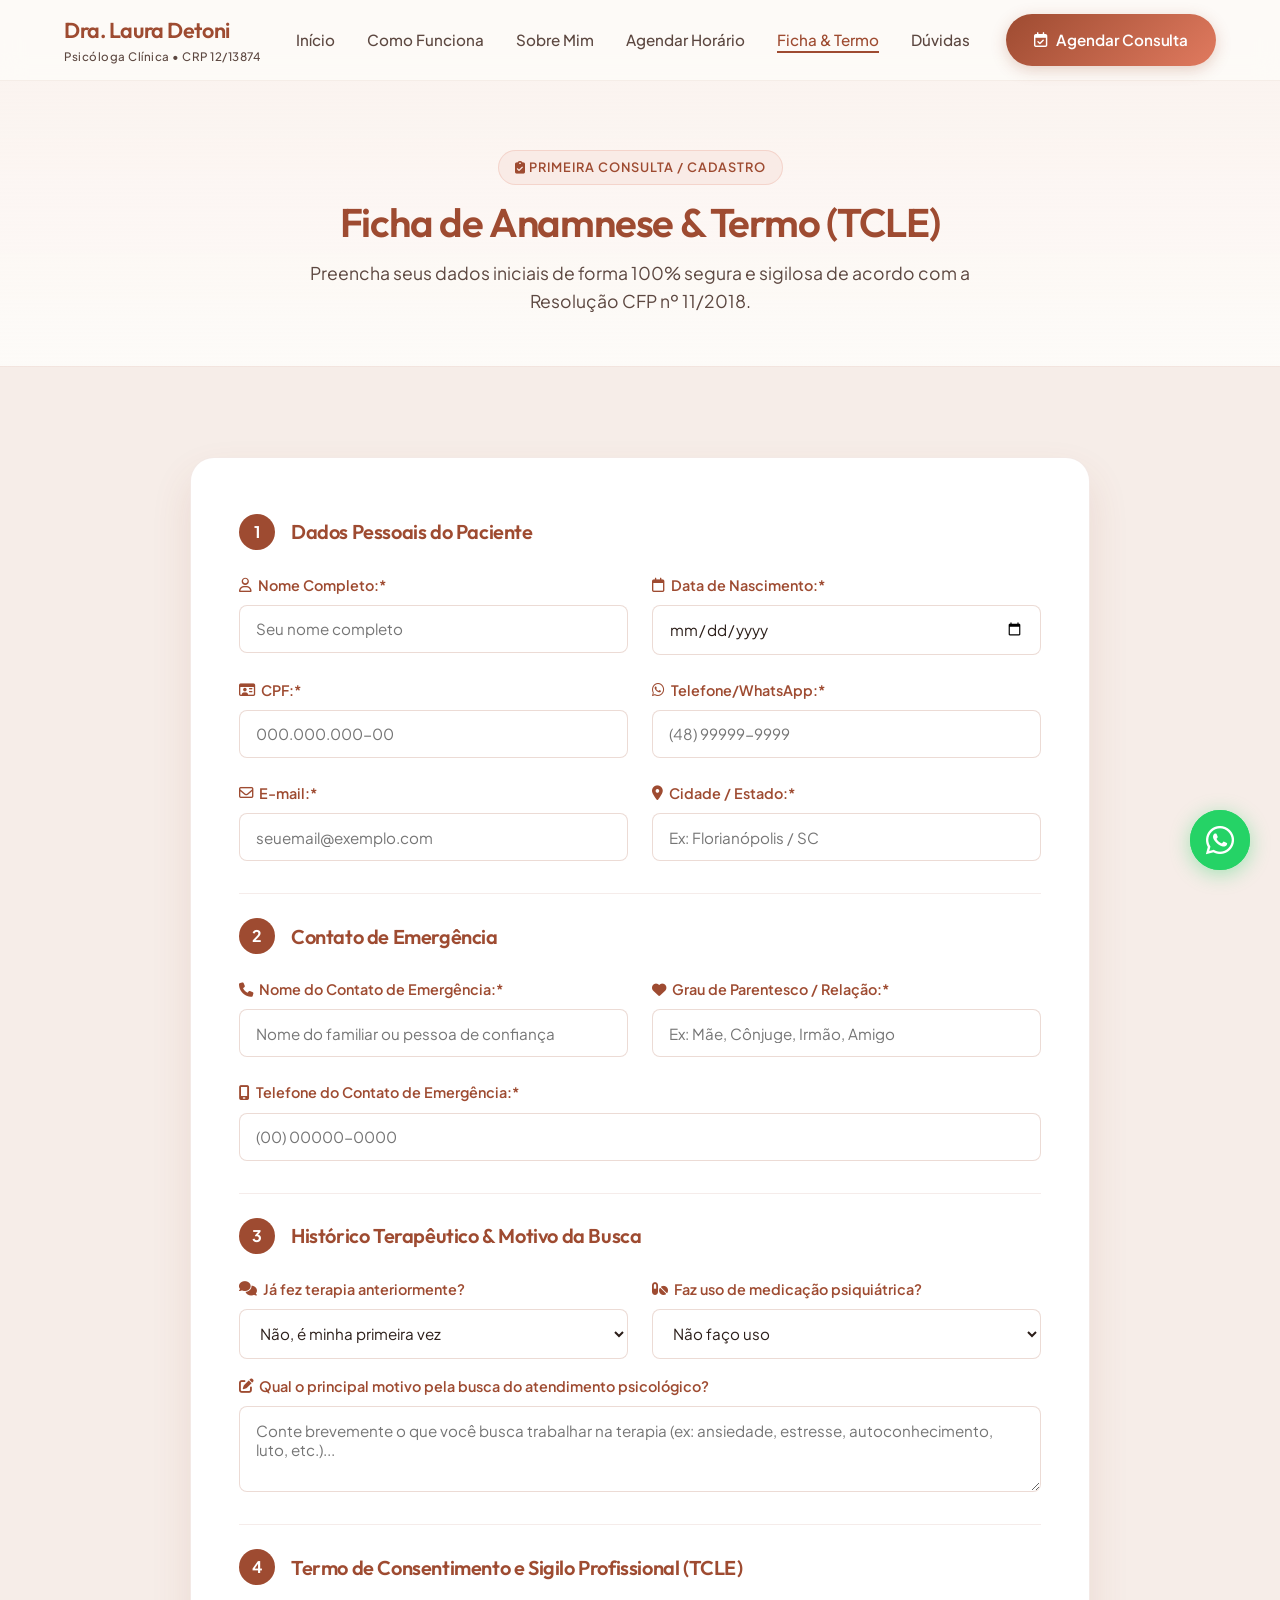
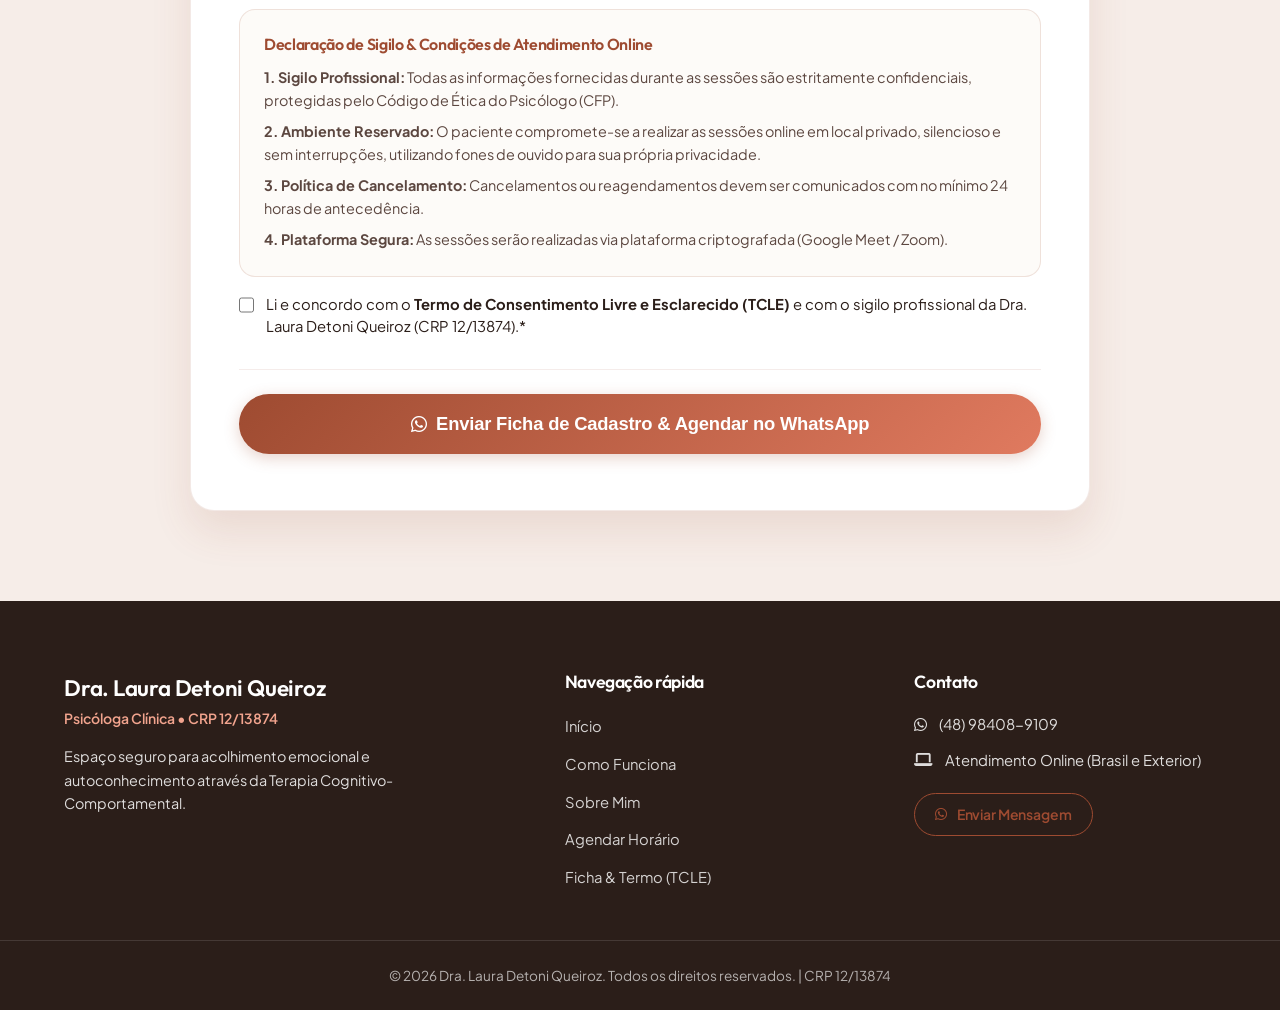
==== anamnese.html @ 9970ec3a "ROTAS E DESMEMBRAMENTO DE CARDS" ====
<!DOCTYPE html>
<html lang="pt-BR">
<head>
    <meta charset="UTF-8">
    <meta name="viewport" content="width=device-width, initial-scale=1.0">
    <title>Ficha de Cadastro & TCLE | Dra. Laura Detoni Queiroz - CRP 12/13874</title>
    <meta name="description" content="Preencha sua ficha de anamnese inicial e Termo de Consentimento Livre e Esclarecido (TCLE) de forma 100% segura e sigilosa.">
    
    <!-- Google Fonts Minimalistas -->
    <link rel="preconnect" href="https://fonts.googleapis.com">
    <link rel="preconnect" href="https://fonts.gstatic.com" crossorigin>
    <link href="https://fonts.googleapis.com/css2?family=Outfit:wght@300;400;500;600;700&family=Plus+Jakarta+Sans:wght@300;400;500;600;700&display=swap" rel="stylesheet">
    
    <!-- FontAwesome Icons -->
    <link rel="stylesheet" href="https://cdnjs.cloudflare.com/ajax/libs/font-awesome/6.4.0/css/all.min.css">
    
    <!-- Custom CSS -->
    <link rel="stylesheet" href="style.css">
</head>
<body>

    <!-- Header / Navbar -->
    <header class="header" id="header">
        <div class="container header-container">
            <a href="index.html" class="logo">
                <span class="logo-title">Dra. Laura Detoni</span>
                <span class="logo-subtitle">Psicóloga Clínica • CRP 12/13874</span>
            </a>

            <nav class="nav-menu" id="nav-menu">
                <ul class="nav-list">
                    <li><a href="index.html" class="nav-link">Início</a></li>
                    <li><a href="index.html#como-funciona" class="nav-link">Como Funciona</a></li>
                    <li><a href="index.html#sobre-mim" class="nav-link">Sobre Mim</a></li>
                    <li><a href="agendamento.html" class="nav-link">Agendar Horário</a></li>
                    <li><a href="anamnese.html" class="nav-link active">Ficha & Termo</a></li>
                    <li><a href="index.html#faq" class="nav-link">Dúvidas</a></li>
                </ul>
            </nav>

            <div class="header-actions">
                <a href="agendamento.html" class="btn btn-primary btn-nav">
                    <i class="fa-regular fa-calendar-check"></i> Agendar Consulta
                </a>
                <button class="mobile-toggle" id="mobile-toggle" aria-label="Abrir Menu">
                    <i class="fa-solid fa-bars"></i>
                </button>
            </div>
        </div>
    </header>

    <!-- Header Banner da Página -->
    <section class="page-banner">
        <div class="container text-center">
            <span class="section-tag"><i class="fa-solid fa-clipboard-check"></i> Primeira Consulta / Cadastro</span>
            <h1 class="section-title">Ficha de Anamnese & Termo (TCLE)</h1>
            <p class="section-subtitle">Preencha seus dados iniciais de forma 100% segura e sigilosa de acordo com a Resolução CFP nº 11/2018.</p>
        </div>
    </section>

    <!-- Seção Ficha de Anamnese & Termo de Consentimento Digital (TCLE) -->
    <section class="anamnese-section">
        <div class="container">
            <div class="anamnese-wrapper">
                <div class="anamnese-card">
                    <form id="anamnese-form" onsubmit="handleAnamneseSubmit(event)">
                        <!-- Passo 1: Dados Pessoais -->
                        <div class="form-step">
                            <div class="step-title">
                                <span class="step-number">1</span>
                                <h3>Dados Pessoais do Paciente</h3>
                            </div>
                            <div class="form-grid">
                                <div class="form-group">
                                    <label for="ana-nome"><i class="fa-regular fa-user"></i> Nome Completo:*</label>
                                    <input type="text" id="ana-nome" class="form-control" placeholder="Seu nome completo" required>
                                </div>
                                <div class="form-group">
                                    <label for="ana-nasc"><i class="fa-regular fa-calendar"></i> Data de Nascimento:*</label>
                                    <input type="date" id="ana-nasc" class="form-control" required>
                                </div>
                                <div class="form-group">
                                    <label for="ana-cpf"><i class="fa-regular fa-id-card"></i> CPF:*</label>
                                    <input type="text" id="ana-cpf" class="form-control" placeholder="000.000.000-00" required>
                                </div>
                                <div class="form-group">
                                    <label for="ana-whatsapp"><i class="fa-brands fa-whatsapp"></i> Telefone/WhatsApp:*</label>
                                    <input type="tel" id="ana-whatsapp" class="form-control" placeholder="(48) 99999-9999" required>
                                </div>
                                <div class="form-group">
                                    <label for="ana-email"><i class="fa-regular fa-envelope"></i> E-mail:*</label>
                                    <input type="email" id="ana-email" class="form-control" placeholder="seuemail@exemplo.com" required>
                                </div>
                                <div class="form-group">
                                    <label for="ana-cidade"><i class="fa-solid fa-location-dot"></i> Cidade / Estado:*</label>
                                    <input type="text" id="ana-cidade" class="form-control" placeholder="Ex: Florianópolis / SC" required>
                                </div>
                            </div>
                        </div>

                        <!-- Passo 2: Contato de Emergência -->
                        <div class="form-step mt-4">
                            <div class="step-title">
                                <span class="step-number">2</span>
                                <h3>Contato de Emergência</h3>
                            </div>
                            <div class="form-grid">
                                <div class="form-group">
                                    <label for="ana-emerg-nome"><i class="fa-solid fa-phone"></i> Nome do Contato de Emergência:*</label>
                                    <input type="text" id="ana-emerg-nome" class="form-control" placeholder="Nome do familiar ou pessoa de confiança" required>
                                </div>
                                <div class="form-group">
                                    <label for="ana-emerg-relacao"><i class="fa-solid fa-heart"></i> Grau de Parentesco / Relação:*</label>
                                    <input type="text" id="ana-emerg-relacao" class="form-control" placeholder="Ex: Mãe, Cônjuge, Irmão, Amigo" required>
                                </div>
                                <div class="form-group form-grid-full">
                                    <label for="ana-emerg-tel"><i class="fa-solid fa-mobile-screen"></i> Telefone do Contato de Emergência:*</label>
                                    <input type="tel" id="ana-emerg-tel" class="form-control" placeholder="(00) 00000-0000" required>
                                </div>
                            </div>
                        </div>

                        <!-- Passo 3: Histórico e Queixa Principal -->
                        <div class="form-step mt-4">
                            <div class="step-title">
                                <span class="step-number">3</span>
                                <h3>Histórico Terapêutico & Motivo da Busca</h3>
                            </div>
                            <div class="form-grid">
                                <div class="form-group">
                                    <label for="ana-ja-fez-terapia"><i class="fa-solid fa-comments"></i> Já fez terapia anteriormente?</label>
                                    <select id="ana-ja-fez-terapia" class="form-control">
                                        <option value="Não">Não, é minha primeira vez</option>
                                        <option value="Sim">Sim, já fiz anteriormente</option>
                                    </select>
                                </div>
                                <div class="form-group">
                                    <label for="ana-medicacao"><i class="fa-solid fa-pills"></i> Faz uso de medicação psiquiátrica?</label>
                                    <select id="ana-medicacao" class="form-control">
                                        <option value="Não">Não faço uso</option>
                                        <option value="Sim">Sim (especificar na mensagem)</option>
                                    </select>
                                </div>
                            </div>
                            <div class="form-group mt-3">
                                <label for="ana-motivo"><i class="fa-solid fa-pen-to-square"></i> Qual o principal motivo pela busca do atendimento psicológico?</label>
                                <textarea id="ana-motivo" class="form-control" rows="3" placeholder="Conte brevemente o que você busca trabalhar na terapia (ex: ansiedade, estresse, autoconhecimento, luto, etc.)..."></textarea>
                            </div>
                        </div>

                        <!-- Passo 4: Termo de Consentimento Livre e Esclarecido (TCLE) -->
                        <div class="form-step mt-4">
                            <div class="step-title">
                                <span class="step-number">4</span>
                                <h3>Termo de Consentimento e Sigilo Profissional (TCLE)</h3>
                            </div>
                            
                            <div class="tcle-box">
                                <h4>Declaração de Sigilo & Condições de Atendimento Online</h4>
                                <ul>
                                    <li><strong>1. Sigilo Profissional:</strong> Todas as informações fornecidas durante as sessões são estritamente confidenciais, protegidas pelo Código de Ética do Psicólogo (CFP).</li>
                                    <li><strong>2. Ambiente Reservado:</strong> O paciente compromete-se a realizar as sessões online em local privado, silencioso e sem interrupções, utilizando fones de ouvido para sua própria privacidade.</li>
                                    <li><strong>3. Política de Cancelamento:</strong> Cancelamentos ou reagendamentos devem ser comunicados com no mínimo 24 horas de antecedência.</li>
                                    <li><strong>4. Plataforma Segura:</strong> As sessões serão realizadas via plataforma criptografada (Google Meet / Zoom).</li>
                                </ul>
                            </div>

                            <div class="checkbox-group mt-3">
                                <label class="checkbox-label">
                                    <input type="checkbox" id="ana-aceito-termo" required>
                                    <span>Li e concordo com o <strong>Termo de Consentimento Livre e Esclarecido (TCLE)</strong> e com o sigilo profissional da Dra. Laura Detoni Queiroz (CRP 12/13874).*</span>
                                </label>
                            </div>
                        </div>

                        <button type="submit" class="btn btn-primary btn-xl w-100 mt-4">
                            <i class="fa-brands fa-whatsapp"></i> Enviar Ficha de Cadastro & Agendar no WhatsApp
                        </button>
                    </form>
                </div>
            </div>
        </div>
    </section>

    <!-- Footer -->
    <footer class="footer">
        <div class="container footer-container">
            <div class="footer-brand">
                <a href="index.html" class="footer-logo">Dra. Laura Detoni Queiroz</a>
                <p class="footer-crp">Psicóloga Clínica • CRP 12/13874</p>
                <p class="footer-desc">Espaço seguro para acolhimento emocional e autoconhecimento através da Terapia Cognitivo-Comportamental.</p>
            </div>

            <div class="footer-links">
                <h4>Navegação rápida</h4>
                <ul>
                    <li><a href="index.html">Início</a></li>
                    <li><a href="index.html#como-funciona">Como Funciona</a></li>
                    <li><a href="index.html#sobre-mim">Sobre Mim</a></li>
                    <li><a href="agendamento.html">Agendar Horário</a></li>
                    <li><a href="anamnese.html">Ficha & Termo (TCLE)</a></li>
                </ul>
            </div>

            <div class="footer-contact">
                <h4>Contato</h4>
                <p><i class="fa-brands fa-whatsapp"></i> (48) 98408-9109</p>
                <p><i class="fa-solid fa-laptop"></i> Atendimento Online (Brasil e Exterior)</p>
                <a href="https://api.whatsapp.com/send/?phone=5548984089109&text=Ol%C3%A1%20Laura!%20Vim%20pelo%20site." target="_blank" class="btn btn-outline btn-sm mt-2">
                    <i class="fa-brands fa-whatsapp"></i> Enviar Mensagem
                </a>
            </div>
        </div>

        <div class="footer-bottom text-center">
            <div class="container">
                <p>© 2026 Dra. Laura Detoni Queiroz. Todos os direitos reservados. | CRP 12/13874</p>
            </div>
        </div>
    </footer>

    <!-- Floating WhatsApp Widget -->
    <div class="whatsapp-float">
        <a href="https://api.whatsapp.com/send/?phone=5548984089109&text=Ol%C3%A1%20Laura!%20Vim%20pelo%20seu%20site." target="_blank" class="whatsapp-btn" aria-label="Conversar no WhatsApp">
            <i class="fa-brands fa-whatsapp"></i>
            <span class="pulse-ring"></span>
        </a>
    </div>

    <!-- Custom JS -->
    <script src="script.js"></script>
</body>
</html>
---- style.css ----
/* ==========================================================================
   CSS Design System - Dra. Laura Detoni Queiroz | Psicologia Clínica
   Palette: Earthy Tones & Soft Salmon (Tons Terrosos & Salmão)
   Typography: Minimalist & Modern Sans-Serif (Outfit & Plus Jakarta Sans)
   ========================================================================== */

/* Root Variables & Color Tokens */
:root {
    /* Earthy Tones & Salmon Palette */
    --primary-color: #9E4B31;          /* Warm Terracotta / Clay */
    --primary-hover: #823B24;          /* Deep Earthy Rust */
    --primary-light: #F9EBE6;          /* Soft Salmon Cream Tint */
    --secondary-color: #E07A5F;        /* Vibrant Warm Salmon */
    --accent-salmon: #F2A48E;          /* Soft Gentle Salmon */
    --accent-gold: #D98E32;            /* Warm Amber Accent */
    --accent-soft: #F5E6DF;            /* Warm Terracotta Blush */
    
    --bg-body: #FDFBF8;                /* Warm Linen Off-White */
    --bg-card: #FFFFFF;
    --bg-alt: #F6EDE8;                 /* Soft Terracotta Tinted Section BG */
    
    --text-primary: #2B1E19;           /* Deep Charcoal Earth Brown */
    --text-secondary: #5C4740;         /* Warm Muted Brown */
    --text-light: #8C726A;
    --text-white: #FFFFFF;

    /* Minimalist Fonts */
    --font-heading: 'Outfit', 'Plus Jakarta Sans', sans-serif;
    --font-sans: 'Plus Jakarta Sans', sans-serif;

    /* Shadows & Glassmorphism */
    --shadow-sm: 0 4px 12px rgba(158, 75, 49, 0.05);
    --shadow-md: 0 10px 30px rgba(158, 75, 49, 0.08);
    --shadow-lg: 0 20px 40px rgba(158, 75, 49, 0.12);
    --glass-bg: rgba(255, 255, 255, 0.88);
    --glass-border: 1px solid rgba(242, 164, 142, 0.35);
    
    /* Layout & Radius */
    --radius-sm: 8px;
    --radius-md: 16px;
    --radius-lg: 24px;
    --radius-full: 999px;
    --transition: all 0.3s cubic-bezier(0.4, 0, 0.2, 1);
}

/* Reset & Global */
*, *::before, *::after {
    box-sizing: border-box;
    margin: 0;
    padding: 0;
}

html {
    scroll-behavior: smooth;
    font-size: 16px;
}

body {
    font-family: var(--font-sans);
    background-color: var(--bg-body);
    color: var(--text-primary);
    line-height: 1.6;
    overflow-x: hidden;
    -webkit-font-smoothing: antialiased;
    -moz-osx-font-smoothing: grayscale;
}

img {
    max-width: 100%;
    height: auto;
    display: block;
}

a {
    text-decoration: none;
    color: inherit;
    transition: var(--transition);
}

ul {
    list-style: none;
}

/* Container */
.container {
    width: 100%;
    max-width: 1200px;
    margin: 0 auto;
    padding: 0 1.5rem;
}

.text-center { text-align: center; }
.mt-2 { margin-top: 0.5rem; }
.mt-3 { margin-top: 1rem; }
.mt-4 { margin-top: 1.5rem; }
.w-100 { width: 100%; }

/* Minimalist Typography */
h1, h2, h3, h4 {
    font-family: var(--font-heading);
    color: var(--text-primary);
    font-weight: 600;
    line-height: 1.25;
    letter-spacing: -0.02em;
}

.section-tag {
    display: inline-block;
    padding: 0.4rem 1rem;
    background-color: var(--primary-light);
    color: var(--primary-color);
    border-radius: var(--radius-full);
    font-size: 0.8rem;
    font-weight: 600;
    letter-spacing: 1px;
    text-transform: uppercase;
    margin-bottom: 0.75rem;
    border: 1px solid rgba(224, 122, 95, 0.2);
}

.section-title {
    font-family: var(--font-heading);
    font-size: 2.25rem;
    font-weight: 600;
    color: var(--primary-color);
    margin-bottom: 1rem;
    letter-spacing: -0.03em;
}

.section-subtitle {
    font-size: 1.1rem;
    color: var(--text-secondary);
    max-width: 680px;
    margin: 0 auto 2.5rem;
    font-weight: 400;
}

/* Buttons */
.btn {
    display: inline-flex;
    align-items: center;
    justify-content: center;
    gap: 0.6rem;
    padding: 0.85rem 1.75rem;
    border-radius: var(--radius-full);
    font-weight: 600;
    font-size: 0.95rem;
    cursor: pointer;
    border: none;
    letter-spacing: -0.01em;
    transition: var(--transition);
}

.btn-primary {
    background: linear-gradient(135deg, var(--primary-color) 0%, var(--secondary-color) 100%);
    color: var(--text-white);
    box-shadow: 0 4px 15px rgba(158, 75, 49, 0.25);
}

.btn-primary:hover {
    background: linear-gradient(135deg, var(--primary-hover) 0%, var(--primary-color) 100%);
    transform: translateY(-2px);
    box-shadow: 0 8px 25px rgba(158, 75, 49, 0.35);
}

.btn-secondary {
    background-color: var(--accent-soft);
    color: var(--primary-color);
    border: 1px solid rgba(158, 75, 49, 0.18);
}

.btn-secondary:hover {
    background-color: var(--primary-light);
    transform: translateY(-2px);
}

.btn-light {
    background-color: var(--text-white);
    color: var(--primary-color);
    box-shadow: var(--shadow-md);
}

.btn-light:hover {
    background-color: var(--bg-body);
    transform: translateY(-2px);
}

.btn-outline {
    background: transparent;
    border: 1.5px solid var(--primary-color);
    color: var(--primary-color);
}

.btn-outline:hover {
    background-color: var(--primary-color);
    color: var(--text-white);
}

.btn-lg {
    padding: 1rem 2.25rem;
    font-size: 1.05rem;
}

.btn-xl {
    padding: 1.2rem 2.75rem;
    font-size: 1.15rem;
}

.btn-sm {
    padding: 0.6rem 1.25rem;
    font-size: 0.875rem;
}

/* ==========================================================================
   Header & Navigation
   ========================================================================== */
.header {
    position: fixed;
    top: 0;
    left: 0;
    width: 100%;
    z-index: 1000;
    background: rgba(253, 251, 248, 0.92);
    backdrop-filter: blur(12px);
    border-bottom: 1px solid rgba(158, 75, 49, 0.08);
    transition: var(--transition);
}

.header.scrolled {
    background: rgba(255, 255, 255, 0.96);
    box-shadow: var(--shadow-sm);
}

.header-container {
    display: flex;
    align-items: center;
    justify-content: space-between;
    height: 80px;
}

.logo {
    display: flex;
    flex-direction: column;
}

.logo-title {
    font-family: var(--font-heading);
    font-size: 1.35rem;
    font-weight: 600;
    color: var(--primary-color);
    letter-spacing: -0.02em;
}

.logo-subtitle {
    font-size: 0.725rem;
    color: var(--text-secondary);
    font-weight: 500;
    letter-spacing: 0.5px;
}

.nav-list {
    display: flex;
    align-items: center;
    gap: 2rem;
}

.nav-link {
    font-weight: 500;
    font-size: 0.95rem;
    color: var(--text-secondary);
    position: relative;
    padding: 0.25rem 0;
}

.nav-link:hover, .nav-link.active {
    color: var(--primary-color);
}

.nav-link::after {
    content: '';
    position: absolute;
    bottom: 0;
    left: 0;
    width: 0;
    height: 2px;
    background-color: var(--primary-color);
    transition: var(--transition);
}

.nav-link:hover::after, .nav-link.active::after {
    width: 100%;
}

.header-actions {
    display: flex;
    align-items: center;
    gap: 1rem;
}

.mobile-toggle {
    display: none;
    background: none;
    border: none;
    font-size: 1.5rem;
    color: var(--primary-color);
    cursor: pointer;
}

/* ==========================================================================
   Page Banners (Páginas Internas - Agendamento e Anamnese)
   ========================================================================== */
.page-banner {
    padding-top: 150px;
    padding-bottom: 50px;
    background: linear-gradient(180deg, rgba(249, 235, 230, 0.6) 0%, rgba(253, 251, 248, 1) 100%);
    border-bottom: 1px solid rgba(158, 75, 49, 0.08);
}

.page-banner .section-title {
    font-size: 2.5rem;
    margin-bottom: 0.75rem;
}

.page-banner .section-subtitle {
    margin-bottom: 0;
}

/* ==========================================================================
   Hero Section
   ========================================================================== */
.hero {
    padding-top: 150px;
    padding-bottom: 90px;
    position: relative;
    background: linear-gradient(180deg, rgba(249, 235, 230, 0.5) 0%, rgba(253, 251, 248, 1) 100%);
    overflow: hidden;
}

.hero-container {
    display: grid;
    grid-template-columns: 1.1fr 0.9fr;
    gap: 3rem;
    align-items: center;
}

.badge-crp {
    display: inline-flex;
    align-items: center;
    gap: 0.5rem;
    background: var(--bg-card);
    border: 1px solid rgba(224, 122, 95, 0.25);
    padding: 0.4rem 1rem;
    border-radius: var(--radius-full);
    font-size: 0.85rem;
    font-weight: 600;
    color: var(--primary-color);
    box-shadow: var(--shadow-sm);
    margin-bottom: 1.25rem;
}

.hero-title {
    font-family: var(--font-heading);
    font-size: 3.35rem;
    font-weight: 600;
    line-height: 1.15;
    margin-bottom: 1.25rem;
    color: var(--primary-color);
    letter-spacing: -0.03em;
}

.hero-title .highlight {
    font-weight: 600;
    color: var(--secondary-color);
}

.hero-description {
    font-size: 1.15rem;
    color: var(--text-secondary);
    margin-bottom: 2rem;
    line-height: 1.7;
    font-weight: 400;
}

.hero-buttons {
    display: flex;
    flex-wrap: wrap;
    gap: 1rem;
    margin-bottom: 2.5rem;
}

.hero-stats {
    display: flex;
    align-items: center;
    gap: 1.5rem;
    padding-top: 1.5rem;
    border-top: 1px solid rgba(158, 75, 49, 0.12);
}

.stat-item {
    display: flex;
    flex-direction: column;
}

.stat-number {
    font-family: var(--font-heading);
    font-size: 1.35rem;
    font-weight: 700;
    color: var(--primary-color);
}

.stat-label {
    font-size: 0.825rem;
    color: var(--text-secondary);
}

.stat-divider {
    width: 1px;
    height: 35px;
    background-color: rgba(158, 75, 49, 0.15);
}

/* Hero Image Card */
.hero-image-wrapper {
    position: relative;
    display: flex;
    justify-content: center;
}

.hero-image-card {
    position: relative;
    max-width: 440px;
    width: 100%;
}

.image-frame {
    border-radius: 180px 180px 24px 24px;
    overflow: hidden;
    box-shadow: var(--shadow-lg);
    border: 8px solid var(--bg-card);
}

.hero-img {
    width: 100%;
    height: 520px;
    object-fit: cover;
    object-position: center center;
    transition: var(--transition);
}

.hero-image-card:hover .hero-img {
    transform: scale(1.03);
}

.floating-badge {
    position: absolute;
    background: var(--glass-bg);
    backdrop-filter: blur(10px);
    border: var(--glass-border);
    padding: 0.75rem 1.25rem;
    border-radius: var(--radius-full);
    font-weight: 600;
    font-size: 0.875rem;
    color: var(--primary-color);
    box-shadow: var(--shadow-md);
    display: flex;
    align-items: center;
    gap: 0.5rem;
    animation: float 4s ease-in-out infinite;
}

.badge-top {
    top: 40px;
    left: -20px;
}

.badge-bottom {
    bottom: 40px;
    right: -20px;
    animation-delay: 2s;
}

@keyframes float {
    0%, 100% { transform: translateY(0); }
    50% { transform: translateY(-10px); }
}

/* ==========================================================================
   Empathy Section
   ========================================================================== */
.empathy-section {
    padding: 90px 0;
    background-color: var(--bg-card);
}

.empathy-grid {
    display: grid;
    grid-template-columns: repeat(auto-fit, minmax(260px, 1fr));
    gap: 1.75rem;
    margin-bottom: 4rem;
}

.empathy-card {
    background-color: var(--bg-body);
    padding: 2rem;
    border-radius: var(--radius-md);
    border: 1px solid rgba(158, 75, 49, 0.08);
    transition: var(--transition);
}

.empathy-card:hover {
    transform: translateY(-5px);
    box-shadow: var(--shadow-md);
    border-color: rgba(224, 122, 95, 0.3);
}

.card-icon {
    width: 54px;
    height: 54px;
    border-radius: 16px;
    background-color: var(--primary-light);
    color: var(--primary-color);
    display: flex;
    align-items: center;
    justify-content: center;
    font-size: 1.35rem;
    margin-bottom: 1.25rem;
}

.empathy-card h3 {
    font-size: 1.2rem;
    margin-bottom: 0.75rem;
    color: var(--primary-color);
    font-weight: 600;
}

.empathy-card p {
    font-size: 0.95rem;
    color: var(--text-secondary);
}

.approach-banner {
    background: linear-gradient(135deg, var(--primary-color) 0%, var(--secondary-color) 100%);
    color: var(--text-white);
    padding: 3.5rem 2.5rem;
    border-radius: var(--radius-lg);
    box-shadow: var(--shadow-lg);
    text-align: center;
}

.approach-content {
    max-width: 800px;
    margin: 0 auto;
}

.approach-content h3 {
    font-family: var(--font-heading);
    color: var(--text-white);
    font-size: 2rem;
    font-weight: 600;
    margin-bottom: 1rem;
    letter-spacing: -0.02em;
}

.approach-content p {
    font-size: 1.1rem;
    line-height: 1.7;
    margin-bottom: 2rem;
    opacity: 0.95;
}

/* ==========================================================================
   Anamnese Section (Ficha & TCLE Digital)
   ========================================================================== */
.anamnese-section {
    padding: 90px 0;
    background-color: var(--bg-alt);
}

.anamnese-wrapper {
    max-width: 900px;
    margin: 0 auto;
}

.anamnese-card {
    background-color: var(--bg-card);
    padding: 3.5rem 3rem;
    border-radius: var(--radius-lg);
    box-shadow: var(--shadow-lg);
    border: 1px solid rgba(158, 75, 49, 0.12);
}

.form-step {
    border-bottom: 1px solid rgba(158, 75, 49, 0.1);
    padding-bottom: 2rem;
}

.form-step:last-child {
    border-bottom: none;
    padding-bottom: 0;
}

.step-title {
    display: flex;
    align-items: center;
    gap: 1rem;
    margin-bottom: 1.5rem;
}

.step-number {
    width: 36px;
    height: 36px;
    border-radius: 50%;
    background-color: var(--primary-color);
    color: var(--text-white);
    font-weight: 700;
    font-size: 1rem;
    display: flex;
    align-items: center;
    justify-content: center;
    flex-shrink: 0;
}

.step-title h3 {
    font-size: 1.25rem;
    color: var(--primary-color);
    margin: 0;
}

.form-grid-full {
    grid-column: 1 / -1;
}

.tcle-box {
    background-color: var(--bg-body);
    padding: 1.5rem;
    border-radius: var(--radius-md);
    border: 1px solid rgba(158, 75, 49, 0.15);
    font-size: 0.9rem;
    color: var(--text-secondary);
}

.tcle-box h4 {
    font-size: 1rem;
    color: var(--primary-color);
    margin-bottom: 0.75rem;
}

.tcle-box ul {
    display: flex;
    flex-direction: column;
    gap: 0.5rem;
}

.tcle-box li {
    line-height: 1.6;
}

.checkbox-group {
    display: flex;
    align-items: flex-start;
}

.checkbox-label {
    display: flex;
    align-items: flex-start;
    gap: 0.75rem;
    cursor: pointer;
    font-size: 0.925rem;
    color: var(--text-primary);
    line-height: 1.5;
}

.checkbox-label input[type="checkbox"] {
    width: 20px;
    height: 20px;
    accent-color: var(--primary-color);
    margin-top: 2px;
    cursor: pointer;
}

@media (max-width: 768px) {
    .anamnese-card {
        padding: 2rem 1.5rem;
    }
}

/* ==========================================================================
   Booking Section (Agendamento Integrado)
   ========================================================================== */
.booking-section {
    padding: 90px 0;
    background-color: var(--bg-card);
}

.booking-wrapper {
    max-width: 840px;
    margin: 0 auto;
}

.booking-card {
    background-color: var(--bg-body);
    padding: 3rem 2.5rem;
    border-radius: var(--radius-lg);
    box-shadow: var(--shadow-md);
    border: 1px solid rgba(158, 75, 49, 0.15);
}

.booking-header {
    text-align: center;
    margin-bottom: 2rem;
}

.booking-badge {
    display: inline-flex;
    align-items: center;
    gap: 0.5rem;
    background-color: var(--primary-light);
    color: var(--primary-color);
    padding: 0.4rem 1rem;
    border-radius: var(--radius-full);
    font-size: 0.825rem;
    font-weight: 600;
    margin-bottom: 1rem;
}

.booking-header h3 {
    font-size: 1.5rem;
    color: var(--primary-color);
    margin-bottom: 0.5rem;
}

.booking-header p {
    font-size: 0.95rem;
    color: var(--text-secondary);
}

.form-grid {
    display: grid;
    grid-template-columns: 1fr 1fr;
    gap: 1.5rem;
}

.form-group {
    display: flex;
    flex-direction: column;
    gap: 0.5rem;
    text-align: left;
}

.form-group label {
    font-size: 0.9rem;
    font-weight: 600;
    color: var(--primary-color);
    display: flex;
    align-items: center;
    gap: 0.4rem;
}

.form-control {
    width: 100%;
    padding: 0.85rem 1rem;
    border-radius: var(--radius-sm);
    border: 1px solid rgba(158, 75, 49, 0.2);
    background-color: var(--bg-card);
    font-family: var(--font-sans);
    font-size: 0.95rem;
    color: var(--text-primary);
    outline: none;
    transition: var(--transition);
}

.form-control:focus {
    border-color: var(--primary-color);
    box-shadow: 0 0 0 3px rgba(158, 75, 49, 0.15);
}

@media (max-width: 576px) {
    .form-grid {
        grid-template-columns: 1fr;
    }
    .booking-card {
        padding: 2rem 1.5rem;
    }
}

/* ==========================================================================
   Online Section
   ========================================================================== */
.online-section {
    padding: 90px 0;
    background-color: var(--bg-alt);
}

.online-wrapper {
    display: grid;
    grid-template-columns: 1.2fr 0.8fr;
    gap: 3.5rem;
    align-items: center;
}

.online-desc {
    font-size: 1.1rem;
    color: var(--text-secondary);
    margin-bottom: 2rem;
}

.benefits-list {
    display: flex;
    flex-direction: column;
    gap: 1.5rem;
}

.benefits-list li {
    display: flex;
    gap: 1.25rem;
    align-items: flex-start;
}

.benefit-icon {
    width: 46px;
    height: 46px;
    border-radius: 50%;
    background-color: var(--primary-light);
    color: var(--primary-color);
    display: flex;
    align-items: center;
    justify-content: center;
    font-size: 1.15rem;
    flex-shrink: 0;
}

.benefits-list h4 {
    font-size: 1.1rem;
    color: var(--primary-color);
    margin-bottom: 0.25rem;
    font-weight: 600;
}

.benefits-list p {
    font-size: 0.925rem;
    color: var(--text-secondary);
}

.online-card {
    background-color: var(--bg-card);
    padding: 2.5rem 2rem;
    border-radius: var(--radius-lg);
    box-shadow: var(--shadow-md);
    border: 1px solid rgba(158, 75, 49, 0.12);
}

.pulse-icon {
    width: 70px;
    height: 70px;
    border-radius: 50%;
    background: var(--primary-light);
    color: var(--primary-color);
    display: flex;
    align-items: center;
    justify-content: center;
    font-size: 1.75rem;
    margin: 0 auto 1.5rem;
}

.online-card h3 {
    font-size: 1.35rem;
    margin-bottom: 0.75rem;
    color: var(--primary-color);
    font-weight: 600;
}

.online-card p {
    font-size: 0.95rem;
    color: var(--text-secondary);
    margin-bottom: 1.75rem;
}

/* ==========================================================================
   Testimonials Section
   ========================================================================== */
.testimonials-section {
    padding: 90px 0;
    background-color: var(--bg-card);
}

.testimonial-slider-container {
    max-width: 800px;
    margin: 0 auto;
    position: relative;
}

.testimonial-cards {
    position: relative;
    min-height: 260px;
}

.testimonial-card {
    background-color: var(--bg-body);
    padding: 2.5rem;
    border-radius: var(--radius-lg);
    border: 1px solid rgba(158, 75, 49, 0.1);
    box-shadow: var(--shadow-sm);
    display: none;
    opacity: 0;
    transition: opacity 0.5s ease-in-out;
}

.testimonial-card.active {
    display: block;
    opacity: 1;
}

.stars {
    color: var(--accent-gold);
    font-size: 1.15rem;
    margin-bottom: 1.25rem;
    display: flex;
    gap: 0.25rem;
}

.testimonial-quote {
    font-size: 1.05rem;
    color: var(--text-primary);
    line-height: 1.7;
    margin-bottom: 1.75rem;
    font-weight: 400;
}

.patient-info {
    display: flex;
    align-items: center;
    gap: 1rem;
}

.patient-avatar {
    width: 48px;
    height: 48px;
    border-radius: 50%;
    background-color: var(--primary-color);
    color: var(--text-white);
    display: flex;
    align-items: center;
    justify-content: center;
    font-weight: 700;
    font-size: 1rem;
}

.patient-name {
    font-size: 1rem;
    color: var(--primary-color);
    font-weight: 600;
}

.patient-tag {
    font-size: 0.8rem;
    color: var(--text-secondary);
}

.slider-controls {
    display: flex;
    align-items: center;
    justify-content: center;
    gap: 1.5rem;
    margin-top: 2rem;
}

.slider-btn {
    width: 42px;
    height: 42px;
    border-radius: 50%;
    border: 1px solid rgba(158, 75, 49, 0.25);
    background: var(--bg-card);
    color: var(--primary-color);
    display: flex;
    align-items: center;
    justify-content: center;
    cursor: pointer;
    transition: var(--transition);
}

.slider-btn:hover {
    background-color: var(--primary-color);
    color: var(--text-white);
}

.slider-dots {
    display: flex;
    gap: 0.5rem;
}

.dot {
    width: 10px;
    height: 10px;
    border-radius: 50%;
    background-color: rgba(158, 75, 49, 0.25);
    cursor: pointer;
    transition: var(--transition);
}

.dot.active {
    width: 24px;
    border-radius: 12px;
    background-color: var(--primary-color);
}

/* ==========================================================================
   About Section
   ========================================================================== */
.about-section {
    padding: 90px 0;
    background-color: var(--bg-alt);
}

.about-container {
    display: grid;
    grid-template-columns: 0.9fr 1.1fr;
    gap: 4rem;
    align-items: center;
}

.about-img-card {
    position: relative;
    border-radius: var(--radius-lg);
    overflow: hidden;
    box-shadow: var(--shadow-lg);
}

.about-img {
    width: 100%;
    height: 500px;
    object-fit: cover;
    object-position: center center;
}

.about-experience-badge {
    position: absolute;
    bottom: 20px;
    left: 20px;
    background: var(--glass-bg);
    backdrop-filter: blur(10px);
    border: var(--glass-border);
    padding: 1rem 1.5rem;
    border-radius: var(--radius-md);
    box-shadow: var(--shadow-md);
    display: flex;
    flex-direction: column;
}

.exp-crp {
    font-weight: 700;
    color: var(--primary-color);
    font-size: 1.1rem;
}

.exp-text {
    font-size: 0.85rem;
    color: var(--text-secondary);
}

.about-subtitle {
    font-family: var(--font-heading);
    font-size: 1.75rem;
    font-weight: 600;
    color: var(--primary-color);
    margin-bottom: 1.25rem;
    letter-spacing: -0.02em;
}

.about-text {
    font-size: 1.05rem;
    color: var(--text-secondary);
    margin-bottom: 1.25rem;
    line-height: 1.7;
}

.about-highlights {
    display: grid;
    grid-template-columns: 1fr 1fr;
    gap: 1rem;
    margin: 1.75rem 0;
}

.highlight-box {
    display: flex;
    align-items: center;
    gap: 0.75rem;
    padding: 0.85rem 1rem;
    background-color: var(--bg-card);
    border-radius: var(--radius-sm);
    font-size: 0.9rem;
    font-weight: 600;
    color: var(--primary-color);
    border: 1px solid rgba(158, 75, 49, 0.12);
}

.highlight-box i {
    font-size: 1.2rem;
    color: var(--secondary-color);
}

/* ==========================================================================
   FAQ Section
   ========================================================================== */
.faq-section {
    padding: 90px 0;
    background-color: var(--bg-card);
}

.faq-accordion {
    max-width: 800px;
    margin: 0 auto;
    display: flex;
    flex-direction: column;
    gap: 1rem;
}

.faq-item {
    border: 1px solid rgba(158, 75, 49, 0.15);
    border-radius: var(--radius-md);
    overflow: hidden;
    transition: var(--transition);
}

.faq-item.active {
    border-color: var(--primary-color);
    box-shadow: var(--shadow-sm);
}

.faq-question {
    width: 100%;
    padding: 1.35rem 1.5rem;
    background-color: var(--bg-body);
    border: none;
    text-align: left;
    font-family: var(--font-heading);
    font-size: 1.05rem;
    font-weight: 600;
    color: var(--primary-color);
    display: flex;
    justify-content: space-between;
    align-items: center;
    cursor: pointer;
    transition: var(--transition);
}

.faq-question:hover {
    background-color: var(--primary-light);
}

.faq-icon {
    font-size: 1rem;
    transition: transform 0.3s ease;
}

.faq-item.active .faq-icon {
    transform: rotate(45deg);
}

.faq-answer {
    max-height: 0;
    overflow: hidden;
    transition: max-height 0.4s ease-out, padding 0.3s ease;
    background-color: var(--bg-card);
    padding: 0 1.5rem;
}

.faq-item.active .faq-answer {
    padding: 1.25rem 1.5rem 1.5rem;
    max-height: 400px;
}

.faq-answer p {
    font-size: 0.975rem;
    color: var(--text-secondary);
    line-height: 1.75;
}

/* ==========================================================================
   CTA Banner
   ========================================================================== */
.cta-banner {
    padding: 90px 0;
    background: linear-gradient(180deg, var(--bg-card) 0%, var(--primary-light) 100%);
}

.cta-card {
    background-color: var(--bg-card);
    padding: 4rem 2.5rem;
    border-radius: var(--radius-lg);
    box-shadow: var(--shadow-lg);
    border: 1px solid rgba(158, 75, 49, 0.15);
    max-width: 900px;
    margin: 0 auto;
}

.cta-tag {
    display: inline-flex;
    align-items: center;
    gap: 0.5rem;
    color: var(--primary-color);
    font-weight: 700;
    text-transform: uppercase;
    font-size: 0.85rem;
    margin-bottom: 1rem;
}

.cta-card h2 {
    font-family: var(--font-heading);
    font-size: 2.5rem;
    font-weight: 600;
    color: var(--primary-color);
    margin-bottom: 1rem;
    letter-spacing: -0.03em;
}

.cta-card p {
    font-size: 1.15rem;
    color: var(--text-secondary);
    margin-bottom: 2.25rem;
}

/* ==========================================================================
   Footer
   ========================================================================== */
.footer {
    background-color: var(--text-primary);
    color: rgba(255, 255, 255, 0.85);
    padding-top: 70px;
}

.footer-container {
    display: grid;
    grid-template-columns: 1.5fr 1fr 1fr;
    gap: 3rem;
    padding-bottom: 50px;
}

.footer-logo {
    font-family: var(--font-heading);
    font-size: 1.4rem;
    color: var(--text-white);
    font-weight: 600;
    letter-spacing: -0.01em;
}

.footer-crp {
    color: var(--accent-salmon);
    font-size: 0.875rem;
    font-weight: 600;
    margin-bottom: 1rem;
}

.footer-desc {
    font-size: 0.9rem;
    line-height: 1.6;
    max-width: 340px;
}

.footer-links h4, .footer-contact h4 {
    color: var(--text-white);
    font-size: 1.1rem;
    font-weight: 600;
    margin-bottom: 1.25rem;
}

.footer-links ul {
    display: flex;
    flex-direction: column;
    gap: 0.75rem;
}

.footer-links a {
    font-size: 0.925rem;
    color: rgba(255, 255, 255, 0.8);
}

.footer-links a:hover {
    color: var(--accent-salmon);
    padding-left: 5px;
}

.footer-contact p {
    display: flex;
    align-items: center;
    gap: 0.75rem;
    font-size: 0.925rem;
    margin-bottom: 0.75rem;
}

.footer-bottom {
    border-top: 1px solid rgba(255, 255, 255, 0.12);
    padding: 1.5rem 0;
    font-size: 0.85rem;
    color: rgba(255, 255, 255, 0.65);
}

/* ==========================================================================
   Floating WhatsApp Button
   ========================================================================== */
.whatsapp-float {
    position: fixed;
    bottom: 30px;
    right: 30px;
    z-index: 9999;
    display: flex;
    align-items: center;
    gap: 10px;
}

.whatsapp-tooltip {
    background: var(--text-primary);
    color: var(--text-white);
    padding: 0.5rem 1rem;
    border-radius: var(--radius-md);
    font-size: 0.85rem;
    font-weight: 600;
    box-shadow: var(--shadow-md);
    animation: fadeInTooltip 1s ease 2s forwards;
    opacity: 0;
}

@keyframes fadeInTooltip {
    to { opacity: 1; }
}

.whatsapp-btn {
    width: 60px;
    height: 60px;
    border-radius: 50%;
    background-color: #25D366;
    color: #FFFFFF;
    display: flex;
    align-items: center;
    justify-content: center;
    font-size: 2rem;
    box-shadow: 0 4px 20px rgba(37, 211, 102, 0.4);
    position: relative;
    transition: var(--transition);
}

.whatsapp-btn:hover {
    transform: scale(1.1);
}

.pulse-ring {
    position: absolute;
    width: 100%;
    height: 100%;
    border-radius: 50%;
    border: 2px solid #25D366;
    animation: pulse 2s infinite;
}

@keyframes pulse {
    0% { transform: scale(1); opacity: 0.8; }
    100% { transform: scale(1.5); opacity: 0; }
}

/* ==========================================================================
   Responsive Breakpoints
   ========================================================================== */
@media (max-width: 992px) {
    .hero-container, .online-wrapper, .about-container, .footer-container {
        grid-template-columns: 1fr;
        gap: 2.5rem;
    }

    .hero-title { font-size: 2.5rem; }
    .hero-image-wrapper { order: -1; }
    .about-image-wrapper { order: -1; }
    .about-img { height: 380px; }
    
    .nav-menu {
        position: fixed;
        top: 80px;
        left: -100%;
        width: 100%;
        background-color: var(--bg-card);
        padding: 2rem;
        box-shadow: var(--shadow-md);
        transition: var(--transition);
    }

    .nav-menu.active {
        left: 0;
    }

    .nav-list {
        flex-direction: column;
        align-items: flex-start;
        gap: 1.5rem;
    }

    .mobile-toggle {
        display: block;
    }

    .btn-nav {
        display: none;
    }
}

@media (max-width: 576px) {
    .hero { padding-top: 120px; }
    .hero-title { font-size: 2rem; }
    .section-title { font-size: 1.75rem; }
    .hero-buttons { flex-direction: column; }
    .btn-lg { width: 100%; }
    .about-highlights { grid-template-columns: 1fr; }
    .whatsapp-tooltip { display: none; }
}
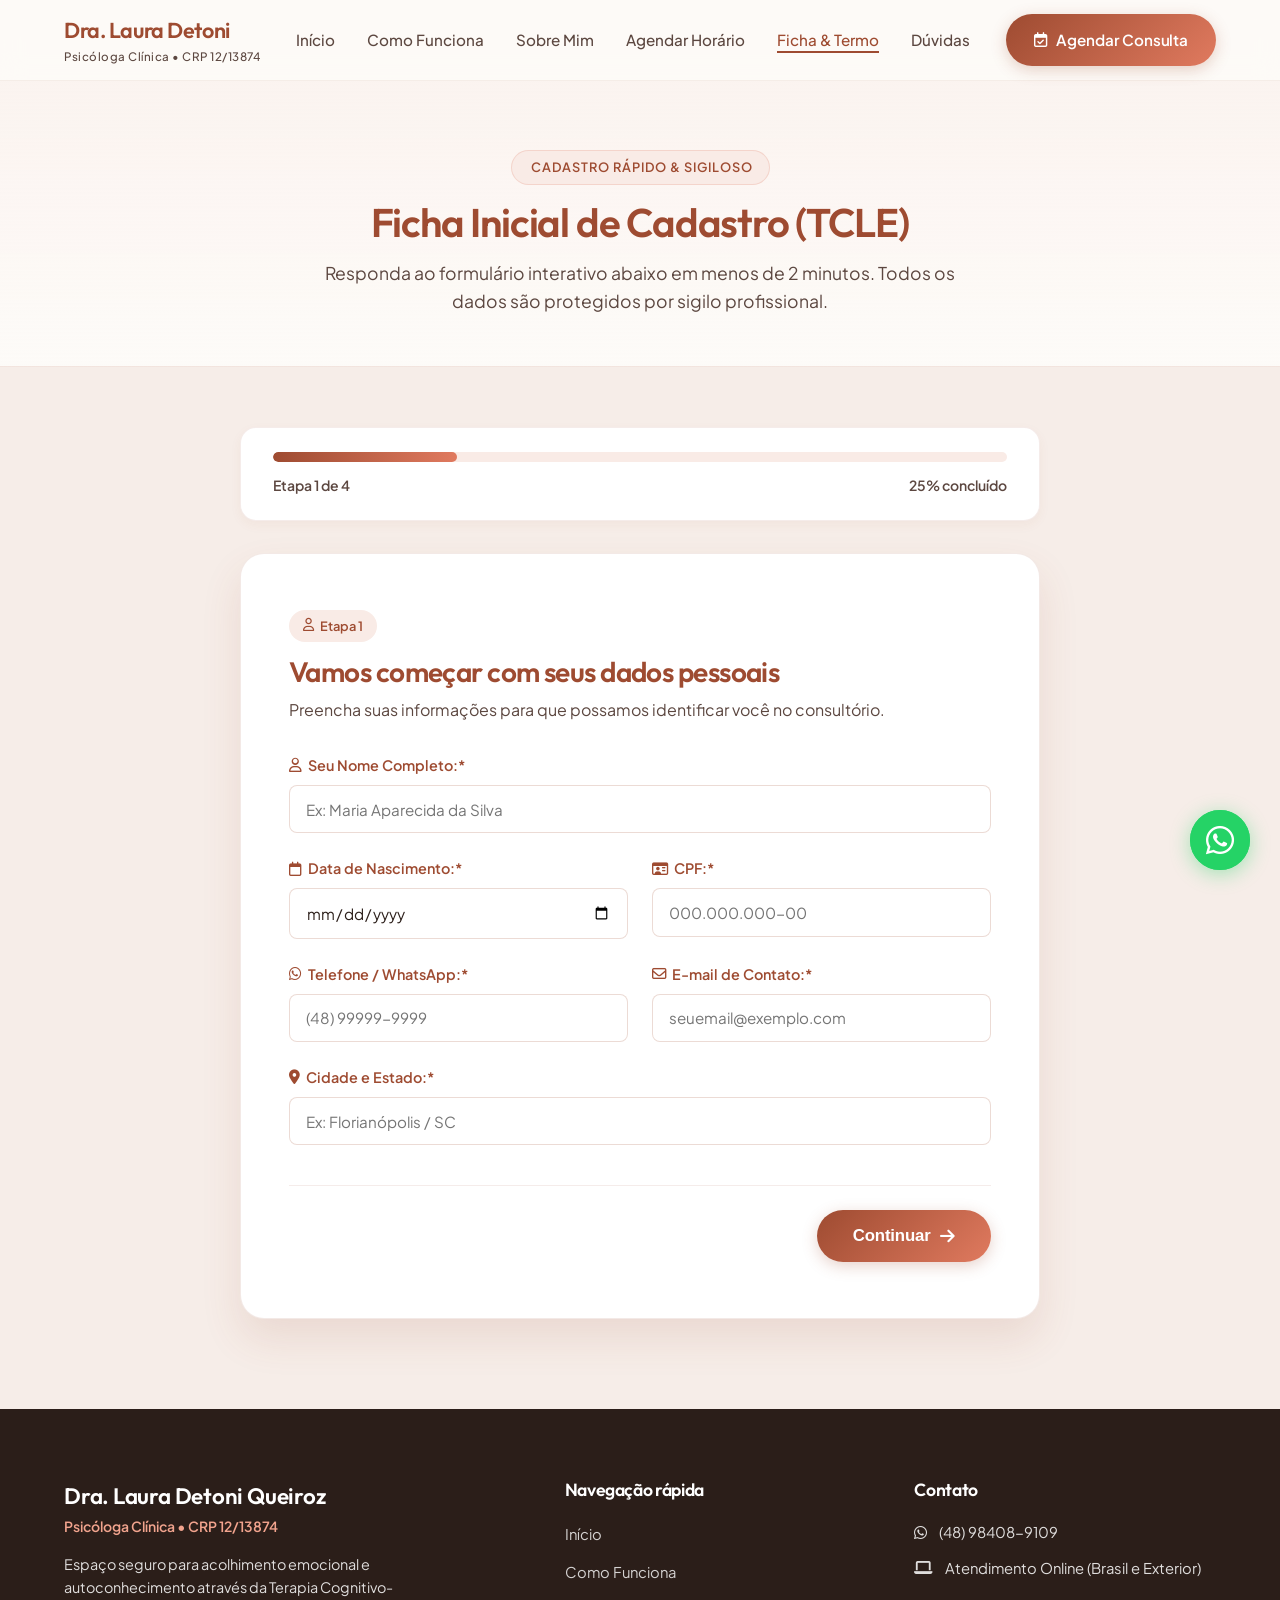
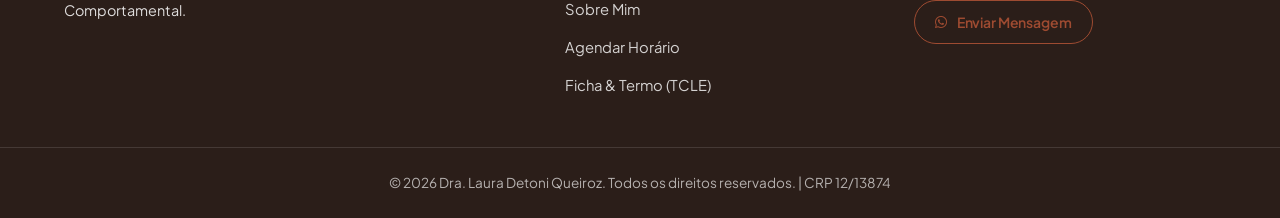
==== commit 7db36de0: "PREENCHIMENTO DE AMNESE NOVO" ====
--- a/anamnese.html
+++ b/anamnese.html
@@ -3,7 +3,7 @@
 <head>
     <meta charset="UTF-8">
     <meta name="viewport" content="width=device-width, initial-scale=1.0">
-    <title>Ficha de Cadastro & TCLE | Dra. Laura Detoni Queiroz - CRP 12/13874</title>
+    <title>Ficha & Termo (TCLE) | Dra. Laura Detoni Queiroz - CRP 12/13874</title>
     <meta name="description" content="Preencha sua ficha de anamnese inicial e Termo de Consentimento Livre e Esclarecido (TCLE) de forma 100% segura e sigilosa.">
     
     <!-- Google Fonts Minimalistas -->
@@ -49,31 +49,47 @@
         </div>
     </header>
 
-    <!-- Header Banner da Página -->
+    <!-- Page Banner -->
     <section class="page-banner">
         <div class="container text-center">
-            <span class="section-tag"><i class="fa-solid fa-clipboard-check"></i> Primeira Consulta / Cadastro</span>
-            <h1 class="section-title">Ficha de Anamnese & Termo (TCLE)</h1>
-            <p class="section-subtitle">Preencha seus dados iniciais de forma 100% segura e sigilosa de acordo com a Resolução CFP nº 11/2018.</p>
+            <span class="section-tag"><i class="fa-solid fa-sparkles"></i> Cadastro Rápido & Sigiloso</span>
+            <h1 class="section-title">Ficha Inicial de Cadastro (TCLE)</h1>
+            <p class="section-subtitle">Responda ao formulário interativo abaixo em menos de 2 minutos. Todos os dados são protegidos por sigilo profissional.</p>
         </div>
     </section>
 
-    <!-- Seção Ficha de Anamnese & Termo de Consentimento Digital (TCLE) -->
-    <section class="anamnese-section">
+    <!-- Multi-Step Typeform Wizard Section -->
+    <section class="wizard-section">
         <div class="container">
-            <div class="anamnese-wrapper">
-                <div class="anamnese-card">
-                    <form id="anamnese-form" onsubmit="handleAnamneseSubmit(event)">
-                        <!-- Passo 1: Dados Pessoais -->
-                        <div class="form-step">
-                            <div class="step-title">
-                                <span class="step-number">1</span>
-                                <h3>Dados Pessoais do Paciente</h3>
-                            </div>
+            <div class="wizard-wrapper">
+                
+                <!-- Progress Header -->
+                <div class="wizard-progress-card">
+                    <div class="progress-bar-container">
+                        <div class="progress-bar-fill" id="wizard-progress-bar" style="width: 25%;"></div>
+                    </div>
+                    <div class="progress-info">
+                        <span class="step-counter" id="step-counter">Etapa 1 de 4</span>
+                        <span class="step-percentage" id="step-percentage">25% concluído</span>
+                    </div>
+                </div>
+
+                <!-- Wizard Form Card -->
+                <div class="wizard-card">
+                    <form id="anamnese-wizard-form" onsubmit="handleWizardSubmit(event)">
+                        
+                        <!-- ETAPA 1: DADOS PESSOAIS -->
+                        <div class="wizard-step active" id="wizard-step-1">
+                            <div class="wizard-question-header">
+                                <span class="q-badge"><i class="fa-regular fa-user"></i> Etapa 1</span>
+                                <h2>Vamos começar com seus dados pessoais</h2>
+                                <p>Preencha suas informações para que possamos identificar você no consultório.</p>
+                            </div>
+
                             <div class="form-grid">
-                                <div class="form-group">
-                                    <label for="ana-nome"><i class="fa-regular fa-user"></i> Nome Completo:*</label>
-                                    <input type="text" id="ana-nome" class="form-control" placeholder="Seu nome completo" required>
+                                <div class="form-group form-grid-full">
+                                    <label for="ana-nome"><i class="fa-regular fa-user"></i> Seu Nome Completo:*</label>
+                                    <input type="text" id="ana-nome" class="form-control" placeholder="Ex: Maria Aparecida da Silva" required>
                                 </div>
                                 <div class="form-group">
                                     <label for="ana-nasc"><i class="fa-regular fa-calendar"></i> Data de Nascimento:*</label>
@@ -84,100 +100,135 @@
                                     <input type="text" id="ana-cpf" class="form-control" placeholder="000.000.000-00" required>
                                 </div>
                                 <div class="form-group">
-                                    <label for="ana-whatsapp"><i class="fa-brands fa-whatsapp"></i> Telefone/WhatsApp:*</label>
+                                    <label for="ana-whatsapp"><i class="fa-brands fa-whatsapp"></i> Telefone / WhatsApp:*</label>
                                     <input type="tel" id="ana-whatsapp" class="form-control" placeholder="(48) 99999-9999" required>
                                 </div>
                                 <div class="form-group">
-                                    <label for="ana-email"><i class="fa-regular fa-envelope"></i> E-mail:*</label>
+                                    <label for="ana-email"><i class="fa-regular fa-envelope"></i> E-mail de Contato:*</label>
                                     <input type="email" id="ana-email" class="form-control" placeholder="seuemail@exemplo.com" required>
                                 </div>
-                                <div class="form-group">
-                                    <label for="ana-cidade"><i class="fa-solid fa-location-dot"></i> Cidade / Estado:*</label>
+                                <div class="form-group form-grid-full">
+                                    <label for="ana-cidade"><i class="fa-solid fa-location-dot"></i> Cidade e Estado:*</label>
                                     <input type="text" id="ana-cidade" class="form-control" placeholder="Ex: Florianópolis / SC" required>
                                 </div>
                             </div>
-                        </div>
-
-                        <!-- Passo 2: Contato de Emergência -->
-                        <div class="form-step mt-4">
-                            <div class="step-title">
-                                <span class="step-number">2</span>
-                                <h3>Contato de Emergência</h3>
-                            </div>
+
+                            <div class="wizard-actions flex-end">
+                                <button type="button" class="btn btn-primary btn-lg" onclick="nextWizardStep(2)">
+                                    Continuar <i class="fa-solid fa-arrow-right"></i>
+                                </button>
+                            </div>
+                        </div>
+
+                        <!-- ETAPA 2: CONTATO DE EMERGÊNCIA -->
+                        <div class="wizard-step" id="wizard-step-2">
+                            <div class="wizard-question-header">
+                                <span class="q-badge"><i class="fa-solid fa-phone"></i> Etapa 2</span>
+                                <h2>Contato de Emergência</h2>
+                                <p>Por norma de segurança ética do CFP, precisamos de um contato de confiança em caso de emergências de saúde.</p>
+                            </div>
+
                             <div class="form-grid">
-                                <div class="form-group">
-                                    <label for="ana-emerg-nome"><i class="fa-solid fa-phone"></i> Nome do Contato de Emergência:*</label>
-                                    <input type="text" id="ana-emerg-nome" class="form-control" placeholder="Nome do familiar ou pessoa de confiança" required>
+                                <div class="form-group form-grid-full">
+                                    <label for="ana-emerg-nome"><i class="fa-solid fa-user-shield"></i> Nome da Pessoa de Confiança:*</label>
+                                    <input type="text" id="ana-emerg-nome" class="form-control" placeholder="Ex: João da Silva (Mãe, Cônjuge, Amigo)">
                                 </div>
                                 <div class="form-group">
                                     <label for="ana-emerg-relacao"><i class="fa-solid fa-heart"></i> Grau de Parentesco / Relação:*</label>
-                                    <input type="text" id="ana-emerg-relacao" class="form-control" placeholder="Ex: Mãe, Cônjuge, Irmão, Amigo" required>
-                                </div>
-                                <div class="form-group form-grid-full">
-                                    <label for="ana-emerg-tel"><i class="fa-solid fa-mobile-screen"></i> Telefone do Contato de Emergência:*</label>
-                                    <input type="tel" id="ana-emerg-tel" class="form-control" placeholder="(00) 00000-0000" required>
-                                </div>
-                            </div>
-                        </div>
-
-                        <!-- Passo 3: Histórico e Queixa Principal -->
-                        <div class="form-step mt-4">
-                            <div class="step-title">
-                                <span class="step-number">3</span>
-                                <h3>Histórico Terapêutico & Motivo da Busca</h3>
-                            </div>
+                                    <input type="text" id="ana-emerg-relacao" class="form-control" placeholder="Ex: Mãe, Cônjuge, Irmão">
+                                </div>
+                                <div class="form-group">
+                                    <label for="ana-emerg-tel"><i class="fa-solid fa-mobile-screen"></i> Telefone com DDD:*</label>
+                                    <input type="tel" id="ana-emerg-tel" class="form-control" placeholder="(00) 00000-0000">
+                                </div>
+                            </div>
+
+                            <div class="wizard-actions">
+                                <button type="button" class="btn btn-secondary btn-lg" onclick="prevWizardStep(1)">
+                                    <i class="fa-solid fa-arrow-left"></i> Voltar
+                                </button>
+                                <button type="button" class="btn btn-primary btn-lg" onclick="nextWizardStep(3)">
+                                    Continuar <i class="fa-solid fa-arrow-right"></i>
+                                </button>
+                            </div>
+                        </div>
+
+                        <!-- ETAPA 3: HISTÓRICO & MOTIVO -->
+                        <div class="wizard-step" id="wizard-step-3">
+                            <div class="wizard-question-header">
+                                <span class="q-badge"><i class="fa-solid fa-comments"></i> Etapa 3</span>
+                                <h2>Histórico & Motivo da Busca</h2>
+                                <p>Conte um pouco sobre sua trajetória para personalizarmos seu atendimento.</p>
+                            </div>
+
                             <div class="form-grid">
                                 <div class="form-group">
-                                    <label for="ana-ja-fez-terapia"><i class="fa-solid fa-comments"></i> Já fez terapia anteriormente?</label>
+                                    <label for="ana-ja-fez-terapia"><i class="fa-solid fa-history"></i> Já realizou terapia anteriormente?</label>
                                     <select id="ana-ja-fez-terapia" class="form-control">
                                         <option value="Não">Não, é minha primeira vez</option>
-                                        <option value="Sim">Sim, já fiz anteriormente</option>
+                                        <option value="Sim">Sim, já realizei anteriormente</option>
                                     </select>
                                 </div>
                                 <div class="form-group">
                                     <label for="ana-medicacao"><i class="fa-solid fa-pills"></i> Faz uso de medicação psiquiátrica?</label>
                                     <select id="ana-medicacao" class="form-control">
                                         <option value="Não">Não faço uso</option>
-                                        <option value="Sim">Sim (especificar na mensagem)</option>
+                                        <option value="Sim">Sim</option>
                                     </select>
                                 </div>
-                            </div>
-                            <div class="form-group mt-3">
-                                <label for="ana-motivo"><i class="fa-solid fa-pen-to-square"></i> Qual o principal motivo pela busca do atendimento psicológico?</label>
-                                <textarea id="ana-motivo" class="form-control" rows="3" placeholder="Conte brevemente o que você busca trabalhar na terapia (ex: ansiedade, estresse, autoconhecimento, luto, etc.)..."></textarea>
-                            </div>
-                        </div>
-
-                        <!-- Passo 4: Termo de Consentimento Livre e Esclarecido (TCLE) -->
-                        <div class="form-step mt-4">
-                            <div class="step-title">
-                                <span class="step-number">4</span>
-                                <h3>Termo de Consentimento e Sigilo Profissional (TCLE)</h3>
-                            </div>
-                            
-                            <div class="tcle-box">
-                                <h4>Declaração de Sigilo & Condições de Atendimento Online</h4>
+                                <div class="form-group form-grid-full">
+                                    <label for="ana-motivo"><i class="fa-solid fa-pen-to-square"></i> Qual o principal motivo pela busca do atendimento?</label>
+                                    <textarea id="ana-motivo" class="form-control" rows="4" placeholder="Descreva brevemente suas expectativas, sentimentos ou o motivo de buscar acompanhamento psicológico..."></textarea>
+                                </div>
+                            </div>
+
+                            <div class="wizard-actions">
+                                <button type="button" class="btn btn-secondary btn-lg" onclick="prevWizardStep(2)">
+                                    <i class="fa-solid fa-arrow-left"></i> Voltar
+                                </button>
+                                <button type="button" class="btn btn-primary btn-lg" onclick="nextWizardStep(4)">
+                                    Ir para o Termo (TCLE) <i class="fa-solid fa-arrow-right"></i>
+                                </button>
+                            </div>
+                        </div>
+
+                        <!-- ETAPA 4: TERMO DE CONSENTIMENTO (TCLE) -->
+                        <div class="wizard-step" id="wizard-step-4">
+                            <div class="wizard-question-header">
+                                <span class="q-badge"><i class="fa-solid fa-file-contract"></i> Etapa Final</span>
+                                <h2>Termo de Consentimento Livre e Esclarecido (TCLE)</h2>
+                                <p>Declaração de sigilo e condições de atendimento (Resolução CFP nº 11/2018).</p>
+                            </div>
+
+                            <div class="tcle-card-box">
+                                <div class="tcle-badge"><i class="fa-solid fa-shield-halved"></i> Sigilo Profissional Garantido</div>
                                 <ul>
-                                    <li><strong>1. Sigilo Profissional:</strong> Todas as informações fornecidas durante as sessões são estritamente confidenciais, protegidas pelo Código de Ética do Psicólogo (CFP).</li>
-                                    <li><strong>2. Ambiente Reservado:</strong> O paciente compromete-se a realizar as sessões online em local privado, silencioso e sem interrupções, utilizando fones de ouvido para sua própria privacidade.</li>
-                                    <li><strong>3. Política de Cancelamento:</strong> Cancelamentos ou reagendamentos devem ser comunicados com no mínimo 24 horas de antecedência.</li>
-                                    <li><strong>4. Plataforma Segura:</strong> As sessões serão realizadas via plataforma criptografada (Google Meet / Zoom).</li>
+                                    <li><strong>1. Sigilo e Ética:</strong> Suas informações são confidenciais e protegidas pelo Código de Ética do Psicólogo.</li>
+                                    <li><strong>2. Ambiente de Atendimento:</strong> Você compromete-se a realizar as sessões em local privado e silencioso com fones de ouvido.</li>
+                                    <li><strong>3. Política de Reagendamento:</strong> Cancelamentos devem ser informados com no mínimo 24h de antecedência.</li>
                                 </ul>
                             </div>
 
-                            <div class="checkbox-group mt-3">
+                            <div class="checkbox-group mt-4">
                                 <label class="checkbox-label">
                                     <input type="checkbox" id="ana-aceito-termo" required>
                                     <span>Li e concordo com o <strong>Termo de Consentimento Livre e Esclarecido (TCLE)</strong> e com o sigilo profissional da Dra. Laura Detoni Queiroz (CRP 12/13874).*</span>
                                 </label>
                             </div>
-                        </div>
-
-                        <button type="submit" class="btn btn-primary btn-xl w-100 mt-4">
-                            <i class="fa-brands fa-whatsapp"></i> Enviar Ficha de Cadastro & Agendar no WhatsApp
-                        </button>
+
+                            <div class="wizard-actions mt-4">
+                                <button type="button" class="btn btn-secondary btn-lg" onclick="prevWizardStep(3)">
+                                    <i class="fa-solid fa-arrow-left"></i> Voltar
+                                </button>
+                                <button type="submit" class="btn btn-primary btn-xl">
+                                    <i class="fa-brands fa-whatsapp"></i> Concluir & Enviar Ficha no WhatsApp
+                                </button>
+                            </div>
+                        </div>
+
                     </form>
                 </div>
+
             </div>
         </div>
     </section>
--- a/style.css
+++ b/style.css
@@ -569,6 +569,156 @@
 }
 
 /* ==========================================================================
+   Typeform / Google Forms Style Wizard Section
+   ========================================================================== */
+.wizard-section {
+    padding: 60px 0 90px;
+    background-color: var(--bg-alt);
+}
+
+.wizard-wrapper {
+    max-width: 800px;
+    margin: 0 auto;
+}
+
+.wizard-progress-card {
+    background-color: var(--bg-card);
+    padding: 1.5rem 2rem;
+    border-radius: var(--radius-md);
+    box-shadow: var(--shadow-sm);
+    border: 1px solid rgba(158, 75, 49, 0.1);
+    margin-bottom: 2rem;
+}
+
+.progress-bar-container {
+    width: 100%;
+    height: 10px;
+    background-color: var(--primary-light);
+    border-radius: var(--radius-full);
+    overflow: hidden;
+    margin-bottom: 0.75rem;
+}
+
+.progress-bar-fill {
+    height: 100%;
+    background: linear-gradient(90deg, var(--primary-color) 0%, var(--secondary-color) 100%);
+    transition: width 0.4s ease-in-out;
+    border-radius: var(--radius-full);
+}
+
+.progress-info {
+    display: flex;
+    justify-content: space-between;
+    font-size: 0.875rem;
+    color: var(--text-secondary);
+    font-weight: 600;
+}
+
+.wizard-card {
+    background-color: var(--bg-card);
+    padding: 3.5rem 3rem;
+    border-radius: var(--radius-lg);
+    box-shadow: var(--shadow-lg);
+    border: 1px solid rgba(158, 75, 49, 0.12);
+}
+
+.wizard-step {
+    display: none;
+    opacity: 0;
+    transition: opacity 0.4s ease-in-out;
+}
+
+.wizard-step.active {
+    display: block;
+    opacity: 1;
+    animation: fadeInStep 0.4s ease-in-out forwards;
+}
+
+@keyframes fadeInStep {
+    from { opacity: 0; transform: translateY(10px); }
+    to { opacity: 1; transform: translateY(0); }
+}
+
+.wizard-question-header {
+    margin-bottom: 2rem;
+}
+
+.q-badge {
+    display: inline-flex;
+    align-items: center;
+    gap: 0.4rem;
+    background-color: var(--primary-light);
+    color: var(--primary-color);
+    padding: 0.35rem 0.85rem;
+    border-radius: var(--radius-full);
+    font-size: 0.8rem;
+    font-weight: 600;
+    margin-bottom: 0.75rem;
+}
+
+.wizard-question-header h2 {
+    font-size: 1.75rem;
+    color: var(--primary-color);
+    margin-bottom: 0.5rem;
+}
+
+.wizard-question-header p {
+    font-size: 1rem;
+    color: var(--text-secondary);
+}
+
+.wizard-actions {
+    display: flex;
+    justify-content: space-between;
+    align-items: center;
+    gap: 1rem;
+    margin-top: 2.5rem;
+    padding-top: 1.5rem;
+    border-top: 1px solid rgba(158, 75, 49, 0.1);
+}
+
+.wizard-actions.flex-end {
+    justify-content: flex-end;
+}
+
+.tcle-card-box {
+    background-color: var(--bg-body);
+    padding: 1.75rem;
+    border-radius: var(--radius-md);
+    border: 1px solid rgba(158, 75, 49, 0.15);
+}
+
+.tcle-badge {
+    font-size: 0.875rem;
+    font-weight: 700;
+    color: var(--primary-color);
+    margin-bottom: 1rem;
+    display: flex;
+    align-items: center;
+    gap: 0.5rem;
+}
+
+.tcle-card-box ul {
+    display: flex;
+    flex-direction: column;
+    gap: 0.75rem;
+    font-size: 0.925rem;
+    color: var(--text-secondary);
+}
+
+@media (max-width: 576px) {
+    .wizard-card {
+        padding: 2rem 1.5rem;
+    }
+    .wizard-actions {
+        flex-direction: column-reverse;
+    }
+    .wizard-actions .btn {
+        width: 100%;
+    }
+}
+
+/* ==========================================================================
    Anamnese Section (Ficha & TCLE Digital)
    ========================================================================== */
 .anamnese-section {
